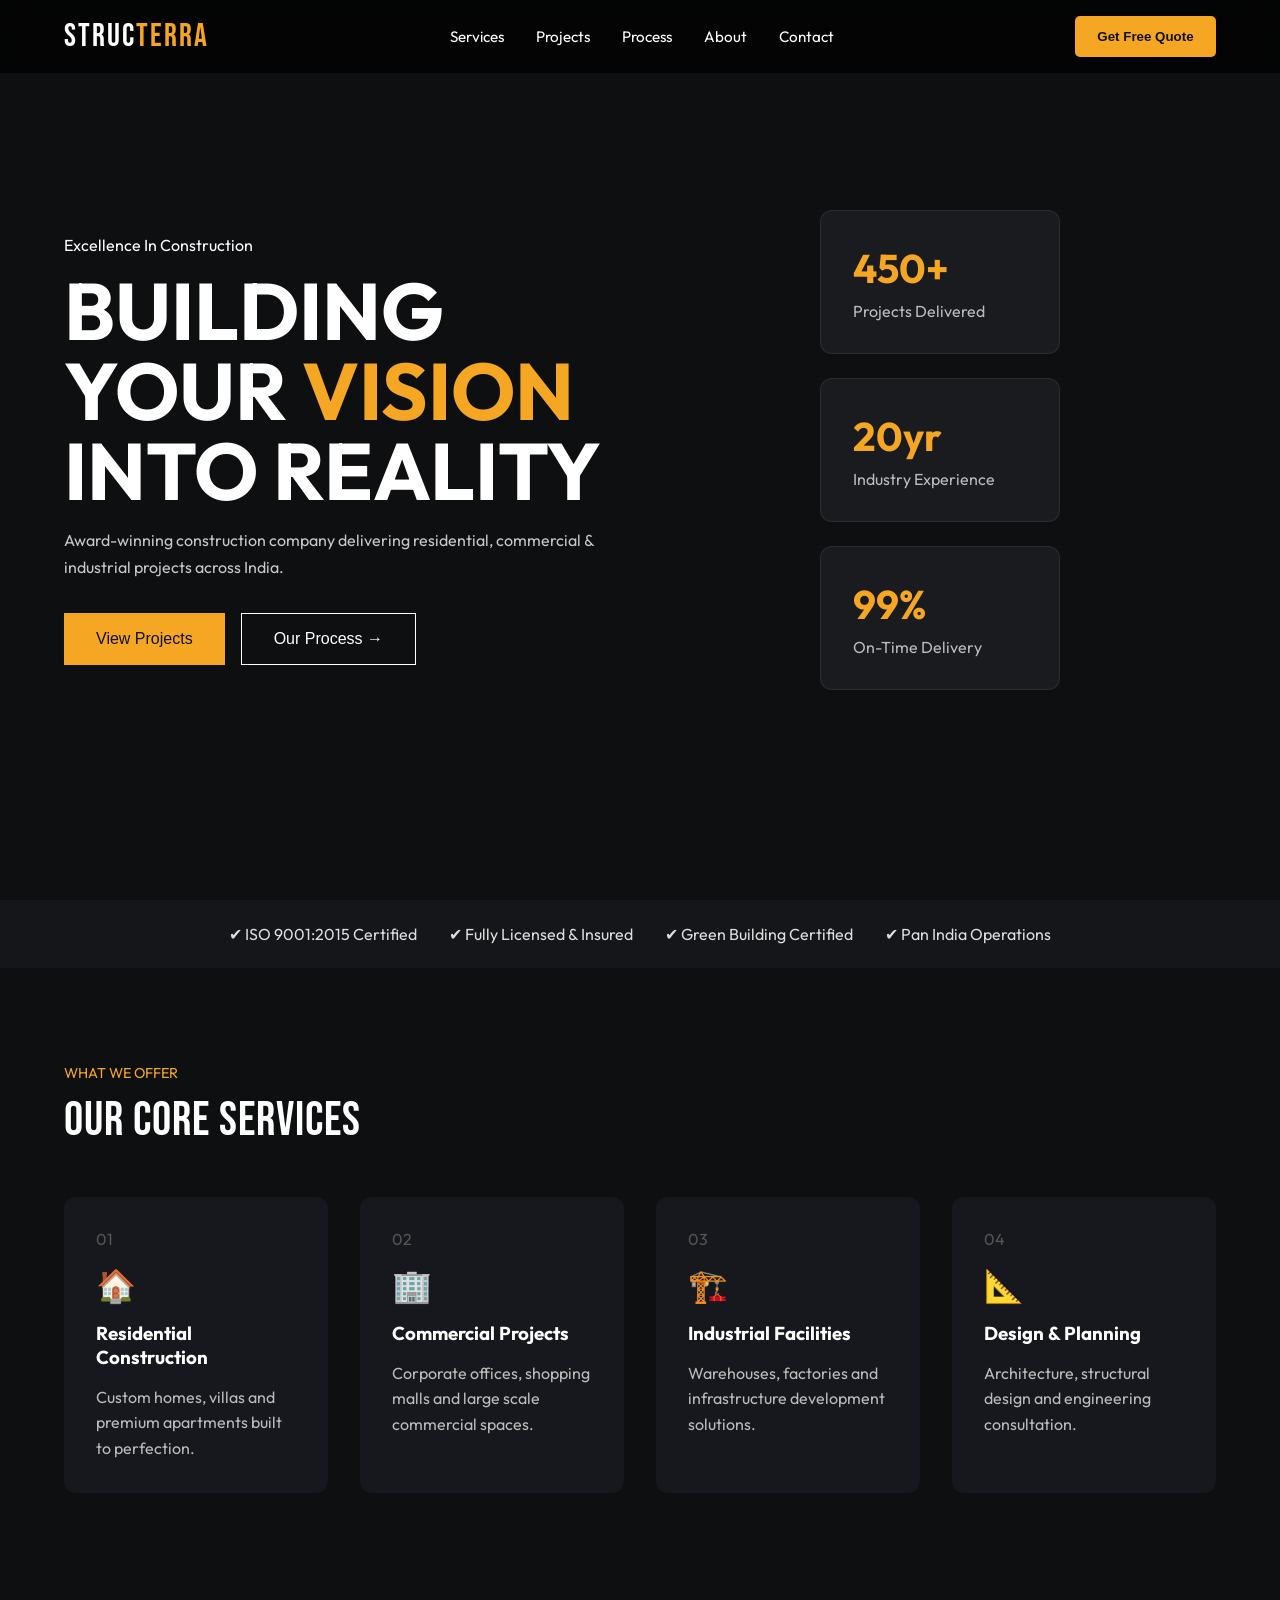
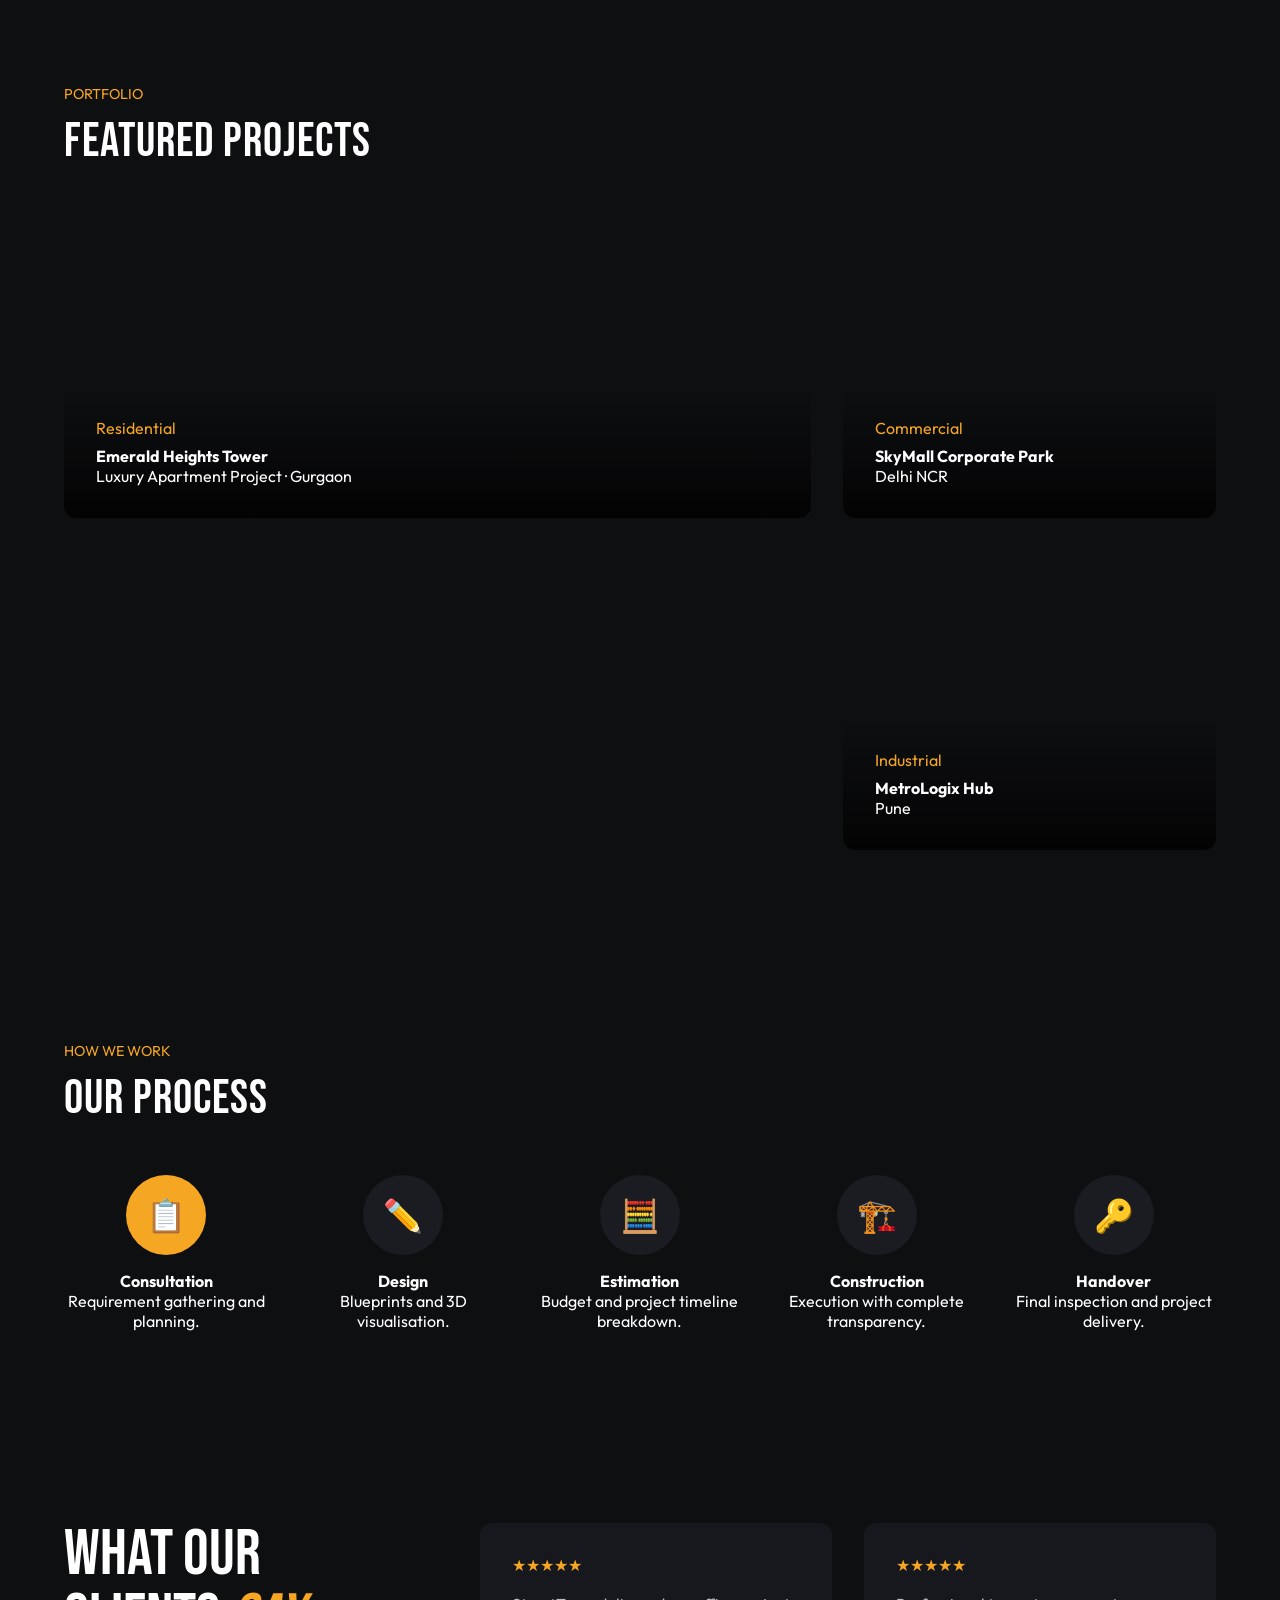
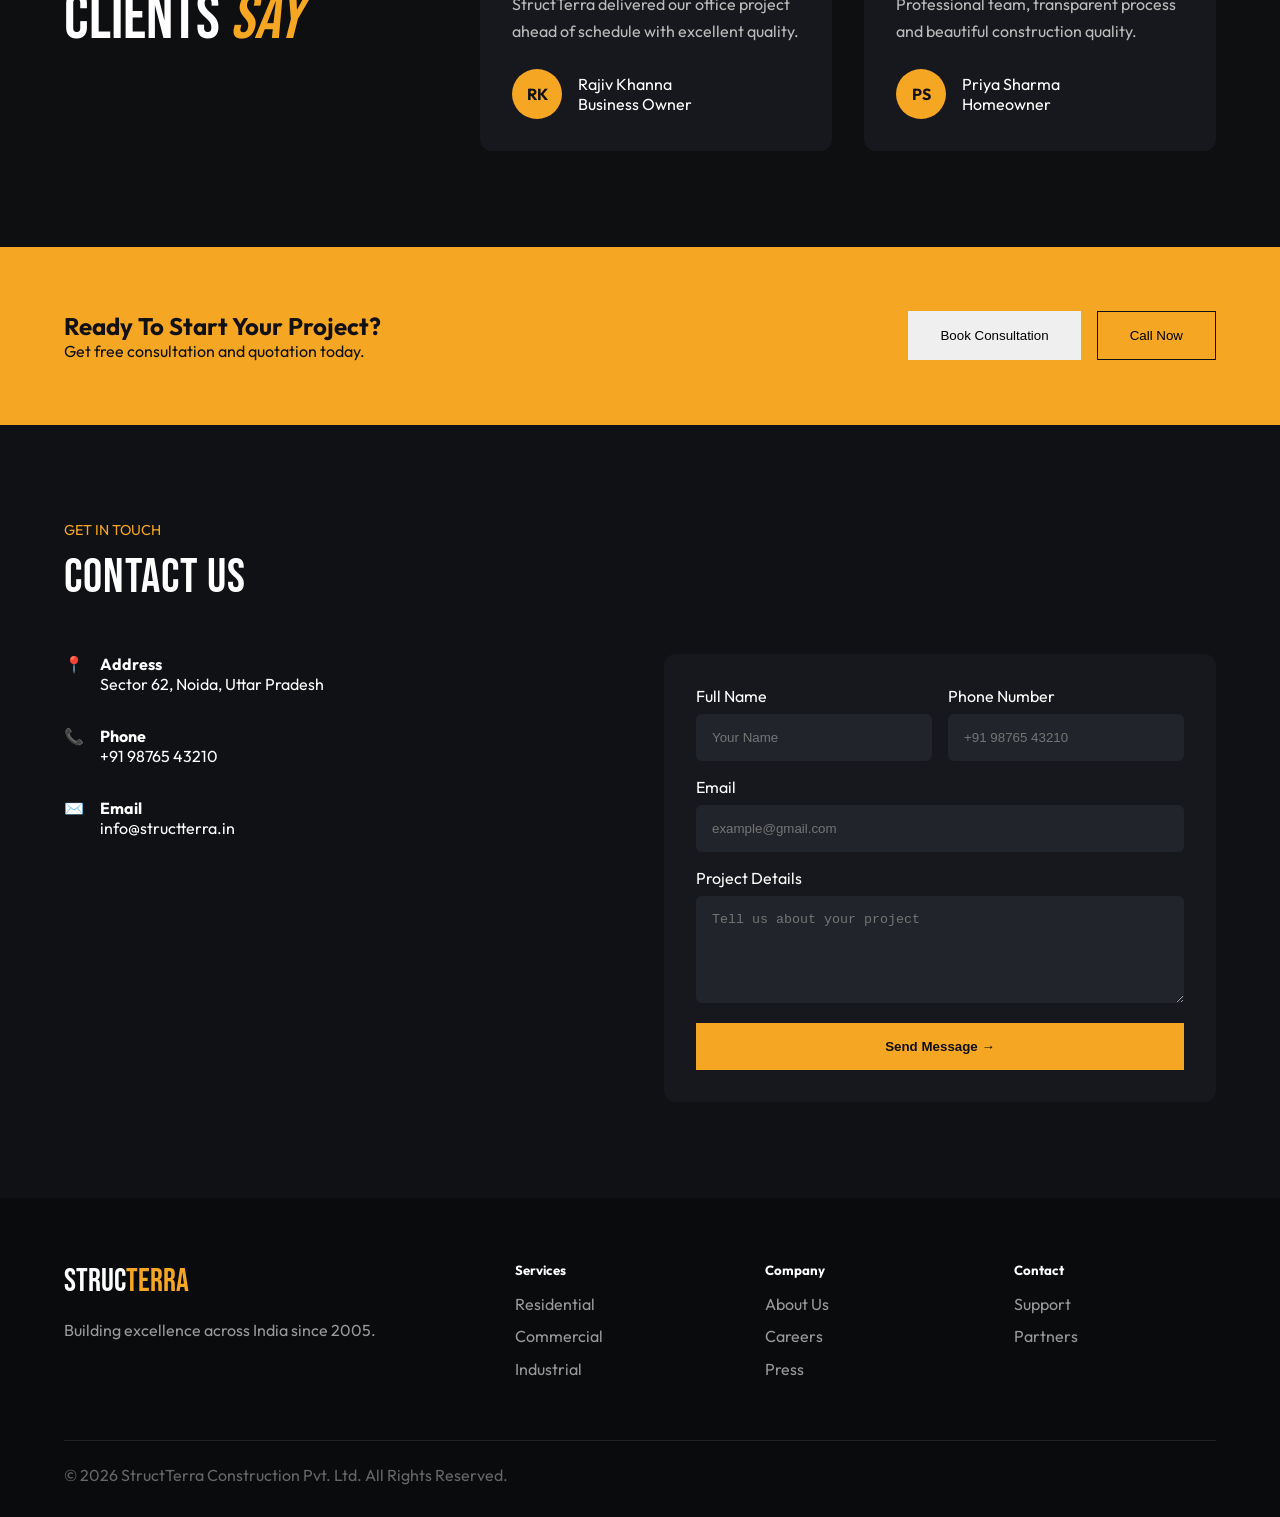
==== index.html @ 0f6c2af8 "THIS IS MY COMPLETE FIRST PROJECT FILE VERSION" ====
<!DOCTYPE html>
<html lang="en">

<head>

  <meta charset="UTF-8">
  <meta name="viewport" content="width=device-width, initial-scale=1.0">

  <title>StructTerra Construction</title>

  <!-- CSS -->
  <link rel="stylesheet" href="index.css">

  <!-- GOOGLE FONTS -->
  <link rel="preconnect" href="https://fonts.googleapis.com">
  <link rel="preconnect" href="https://fonts.gstatic.com" crossorigin>

  <link href="https://fonts.googleapis.com/css2?family=Bebas+Neue&family=Outfit:wght@300;400;500;600;700&display=swap" rel="stylesheet">

</head>

<body>

  <!-- NAVBAR -->

  <nav class="nav" id="navbar">

    <div class="logo">
      STRUC<span>TERRA</span>
    </div>

    <div class="nav-links">
      <a href="sevices.html">Services</a>
      <a href="#projects">Projects</a>
      <a href="#process">Process</a>
      <a href="#about">About</a>
      <a href="#contact">Contact</a>
    </div>

    <button class="btn-quote"
      onclick="document.getElementById('contact').scrollIntoView({behavior:'smooth'})">

      Get Free Quote

    </button>

  </nav>



  <!-- HERO SECTION -->

  <section class="hero" id="home">

    <div class="hero-left reveal">

      <div class="hero-eyebrow">

        <div class="hero-line"></div>

        <span>Excellence In Construction</span>

      </div>

      <h1>
        BUILDING <br>
        YOUR <em>VISION</em> <br>
        INTO REALITY
      </h1>

      <p class="hero-desc">

        Award-winning construction company delivering residential,
        commercial & industrial projects across India.

      </p>

      <div class="hero-actions">

        <button class="btn-main"
          onclick="document.getElementById('projects').scrollIntoView({behavior:'smooth'})">

          View Projects

        </button>

        <button class="btn-ghost"
          onclick="document.getElementById('process').scrollIntoView({behavior:'smooth'})">

          Our Process →

        </button>

      </div>

    </div>


    <div class="hero-right reveal">

      <div class="hero-badge-stack">

        <div class="h-badge">

          <div class="h-badge-num">
            450+
          </div>

          <div class="h-badge-label">
            Projects Delivered
          </div>

        </div>

        <div class="h-badge">

          <div class="h-badge-num">
            20yr
          </div>

          <div class="h-badge-label">
            Industry Experience
          </div>

        </div>

        <div class="h-badge">

          <div class="h-badge-num">
            99%
          </div>

          <div class="h-badge-label">
            On-Time Delivery
          </div>

        </div>

      </div>

    </div>

  </section>



  <!-- TRUST BAR -->

  <section class="trust">

    <div class="trust-item">✔ ISO 9001:2015 Certified</div>

    <div class="trust-item">✔ Fully Licensed & Insured</div>

    <div class="trust-item">✔ Green Building Certified</div>

    <div class="trust-item">✔ Pan India Operations</div>

  </section>



  <!-- SERVICES -->

  <section class="services section-pad" id="services">

    <div class="sec-head">

      <div>

        <div class="sec-label">
          What We Offer
        </div>

        <div class="sec-title">
          Our Core Services
        </div>

      </div>

    </div>


    <div class="services-grid">

      <!-- CARD -->

      <div class="svc reveal">

        <div class="svc-num">01</div>

        <div class="svc-icon">🏠</div>

        <h3>Residential Construction</h3>

        <p>
          Custom homes, villas and premium apartments built
          to perfection.
        </p>

      </div>



      <div class="svc reveal">

        <div class="svc-num">02</div>

        <div class="svc-icon">🏢</div>

        <h3>Commercial Projects</h3>

        <p>
          Corporate offices, shopping malls and large scale
          commercial spaces.
        </p>

      </div>



      <div class="svc reveal">

        <div class="svc-num">03</div>

        <div class="svc-icon">🏗️</div>

        <h3>Industrial Facilities</h3>

        <p>
          Warehouses, factories and infrastructure
          development solutions.
        </p>

      </div>



      <div class="svc reveal">

        <div class="svc-num">04</div>

        <div class="svc-icon">📐</div>

        <h3>Design & Planning</h3>

        <p>
          Architecture, structural design and engineering
          consultation.
        </p>

      </div>

    </div>

  </section>



  <!-- PROJECTS -->

  <section class="projects section-pad" id="projects">

    <div class="sec-head">

      <div>

        <div class="sec-label">
          Portfolio
        </div>

        <div class="sec-title">
          Featured Projects
        </div>

      </div>

    </div>



    <div class="proj-grid">

      <div class="proj-card reveal">

        <div class="proj-card-inner proj-bg-1">

          <div class="proj-info">

            <div class="proj-tag">
              Residential
            </div>

            <h4>Emerald Heights Tower</h4>

            <p>Luxury Apartment Project · Gurgaon</p>

          </div>

        </div>

      </div>



      <div class="proj-small">

        <div class="proj-card reveal">

          <div class="proj-card-inner proj-bg-2">

            <div class="proj-info">

              <div class="proj-tag">
                Commercial
              </div>

              <h4>SkyMall Corporate Park</h4>

              <p>Delhi NCR</p>

            </div>

          </div>

        </div>



        <div class="proj-card reveal">

          <div class="proj-card-inner proj-bg-3">

            <div class="proj-info">

              <div class="proj-tag">
                Industrial
              </div>

              <h4>MetroLogix Hub</h4>

              <p>Pune</p>

            </div>

          </div>

        </div>

      </div>

    </div>

  </section>



  <!-- PROCESS -->

  <section class="process section-pad" id="process">

    <div class="sec-head">

      <div>

        <div class="sec-label">
          How We Work
        </div>

        <div class="sec-title">
          Our Process
        </div>

      </div>

    </div>



    <div class="process-steps">

      <div class="step reveal">

        <div class="step-circle active">📋</div>

        <h4>Consultation</h4>

        <p>Requirement gathering and planning.</p>

      </div>



      <div class="step reveal">

        <div class="step-circle">✏️</div>

        <h4>Design</h4>

        <p>Blueprints and 3D visualisation.</p>

      </div>



      <div class="step reveal">

        <div class="step-circle">🧮</div>

        <h4>Estimation</h4>

        <p>Budget and project timeline breakdown.</p>

      </div>



      <div class="step reveal">

        <div class="step-circle">🏗️</div>

        <h4>Construction</h4>

        <p>Execution with complete transparency.</p>

      </div>



      <div class="step reveal">

        <div class="step-circle">🔑</div>

        <h4>Handover</h4>

        <p>Final inspection and project delivery.</p>

      </div>

    </div>

  </section>



  <!-- TESTIMONIAL -->

  <section class="testi section-pad" id="about">

    <div class="testi-inner">

      <div class="testi-label reveal">

        WHAT OUR <br>
        CLIENTS <em>SAY</em>

      </div>



      <div class="testi-cards">

        <div class="tcard reveal">

          <div class="tcard-stars">
            ★★★★★
          </div>

          <p>

            StructTerra delivered our office project
            ahead of schedule with excellent quality.

          </p>

          <div class="tcard-author">

            <div class="tcard-av">
              RK
            </div>

            <div>

              <div class="tcard-name">
                Rajiv Khanna
              </div>

              <div class="tcard-role">
                Business Owner
              </div>

            </div>

          </div>

        </div>



        <div class="tcard reveal">

          <div class="tcard-stars">
            ★★★★★
          </div>

          <p>

            Professional team, transparent process
            and beautiful construction quality.

          </p>

          <div class="tcard-author">

            <div class="tcard-av">
              PS
            </div>

            <div>

              <div class="tcard-name">
                Priya Sharma
              </div>

              <div class="tcard-role">
                Homeowner
              </div>

            </div>

          </div>

        </div>

      </div>

    </div>

  </section>



  <!-- CTA -->

  <section class="cta-bar">

    <div>

      <h2>
        Ready To Start Your Project?
      </h2>

      <p>
        Get free consultation and quotation today.
      </p>

    </div>



    <div class="cta-btns">

      <button class="btn-white"
        onclick="document.getElementById('contact').scrollIntoView({behavior:'smooth'})">

        Book Consultation

      </button>

      <button class="btn-trans">

        Call Now

      </button>

    </div>

  </section>



  <!-- CONTACT -->

  <section class="contact-sec section-pad" id="contact">

    <div class="sec-head">

      <div>

        <div class="sec-label">
          Get In Touch
        </div>

        <div class="sec-title">
          Contact Us
        </div>

      </div>

    </div>



    <div class="contact-grid">

      <!-- LEFT -->

      <div class="contact-info reveal">

        <div class="contact-detail">

          <span>📍</span>

          <div>

            <strong>Address</strong>

            <p>
              Sector 62, Noida, Uttar Pradesh
            </p>

          </div>

        </div>



        <div class="contact-detail">

          <span>📞</span>

          <div>

            <strong>Phone</strong>

            <p>
              +91 98765 43210
            </p>

          </div>

        </div>



        <div class="contact-detail">

          <span>✉️</span>

          <div>

            <strong>Email</strong>

            <p>
              info@structterra.in
            </p>

          </div>

        </div>

      </div>



      <!-- FORM -->

      <form class="contact-form reveal" id="contactForm">

        <div class="form-row">

          <div class="form-group">

            <label>Full Name</label>

            <input type="text" placeholder="Your Name" required>

          </div>



          <div class="form-group">

            <label>Phone Number</label>

            <input type="tel" placeholder="+91 98765 43210" required>

          </div>

        </div>



        <div class="form-group">

          <label>Email</label>

          <input type="email" placeholder="example@gmail.com" required>

        </div>



        <div class="form-group">

          <label>Project Details</label>

          <textarea rows="5" placeholder="Tell us about your project"></textarea>

        </div>



        <button type="submit" class="btn-submit">

          Send Message →

        </button>



        <div class="form-success" id="formSuccess">

          ✅ Thank you! We will contact you soon.

        </div>

      </form>

    </div>

  </section>



  <!-- FOOTER -->

  <footer class="footer">

    <div class="footer-inner">

      <div class="footer-brand">

        <div class="foot-logo">
          STRUC<em>TERRA</em>
        </div>

        <p class="foot-desc">

          Building excellence across India since 2005.

        </p>

      </div>



      <div class="foot-col">

        <h5>Services</h5>

        <a href="#">Residential</a>

        <a href="#">Commercial</a>

        <a href="#">Industrial</a>

      </div>



      <div class="foot-col">

        <h5>Company</h5>

        <a href="#">About Us</a>

        <a href="#">Careers</a>

        <a href="#">Press</a>

      </div>



      <div class="foot-col">

        <h5>Contact</h5>

        <a href="#">Support</a>

        <a href="#">Partners</a>

      </div>

    </div>



    <div class="foot-bottom">

      © 2026 StructTerra Construction Pvt. Ltd.
      All Rights Reserved.

    </div>

  </footer>



  <!-- JS -->

  <script src="index.js"></script>

</body>

</html>
---- index.css ----
*{
  margin:0;
  padding:0;
  box-sizing:border-box;
}

html{
  scroll-behavior:smooth;
}

body{
  font-family:'Outfit',sans-serif;
  background:#0e0f11;
  color:#fff;
  overflow-x:hidden;
}

/* NAVBAR */

.nav{
  position:fixed;
  top:0;
  left:0;
  width:100%;
  padding:1rem 5%;
  display:flex;
  justify-content:space-between;
  align-items:center;
  background:rgba(0,0,0,0.7);
  backdrop-filter:blur(10px);
  z-index:1000;
}

.logo{
  font-size:2rem;
  font-family:'Bebas Neue',sans-serif;
  letter-spacing:2px;
}

.logo span{
  color:#f5a623;
}

.nav-links{
  display:flex;
  gap:2rem;
}

.nav-links a{
  text-decoration:none;
  color:#fff;
  font-size:0.95rem;
  transition:0.3s;
}

.nav-links a:hover{
  color:#f5a623;
}

.btn-quote{
  padding:0.8rem 1.4rem;
  border:none;
  background:#f5a623;
  color:#111;
  font-weight:600;
  cursor:pointer;
  border-radius:5px;
  transition:0.3s;
}

.btn-quote:hover{
  transform:translateY(-2px);
}

/* HERO */

.hero{
  min-height:100vh;
  display:grid;
  grid-template-columns:1fr 1fr;
  align-items:center;
  padding:7rem 5%;
  gap:3rem;
}

.hero-left h1{
  font-size:5rem;
  line-height:1;
  margin:1rem 0;
}

.hero-left em{
  color:#f5a623;
  font-style:normal;
}

.hero-desc{
  color:#c7c7c7;
  line-height:1.7;
  margin-bottom:2rem;
  max-width:550px;
}

.hero-actions{
  display:flex;
  gap:1rem;
}

.btn-main,
.btn-ghost{
  padding:1rem 2rem;
  border:none;
  cursor:pointer;
  font-size:1rem;
  transition:0.3s;
}

.btn-main{
  background:#f5a623;
  color:#111;
}

.btn-ghost{
  background:transparent;
  border:1px solid #fff;
  color:#fff;
}

.btn-main:hover,
.btn-ghost:hover{
  transform:translateY(-3px);
}

.hero-right{
  display:flex;
  justify-content:center;
  align-items:center;
}

.hero-badge-stack{
  display:flex;
  flex-direction:column;
  gap:1.5rem;
}

.h-badge{
  background:#1a1b1f;
  padding:2rem;
  border-radius:12px;
  width:240px;
  border:1px solid rgba(255,255,255,0.08);
}

.h-badge-num{
  font-size:2.5rem;
  font-weight:700;
  color:#f5a623;
}

.h-badge-label{
  margin-top:0.5rem;
  color:#bbb;
}

/* TRUST */

.trust{
  padding:1.5rem 5%;
  background:#15161a;
  display:flex;
  justify-content:center;
  flex-wrap:wrap;
  gap:2rem;
}

.trust-item{
  color:#ddd;
}

/* SECTIONS */

.section-pad{
  padding:6rem 5%;
}

.sec-head{
  display:flex;
  justify-content:space-between;
  align-items:end;
  margin-bottom:3rem;
}

.sec-label{
  color:#f5a623;
  margin-bottom:0.6rem;
  text-transform:uppercase;
  font-size:0.9rem;
}

.sec-title{
  font-size:3rem;
  font-family:'Bebas Neue',sans-serif;
  letter-spacing:1px;
}

.sec-link{
  cursor:pointer;
  color:#f5a623;
}

/* SERVICES */

.services-grid{
  display:grid;
  grid-template-columns:repeat(auto-fit,minmax(240px,1fr));
  gap:2rem;
}

.svc{
  background:#17181d;
  padding:2rem;
  border-radius:12px;
  transition:0.4s;
  position:relative;
}

.svc:hover{
  transform:translateY(-10px);
  border:1px solid #f5a623;
}

.svc-num{
  color:#555;
  margin-bottom:1rem;
}

.svc-icon{
  font-size:2rem;
  margin-bottom:1rem;
}

.svc h3{
  margin-bottom:1rem;
}

.svc p{
  color:#bbb;
  line-height:1.6;
}

/* PROJECTS */

.proj-grid{
  display:grid;
  grid-template-columns:2fr 1fr;
  gap:2rem;
}

.proj-small{
  display:flex;
  flex-direction:column;
  gap:2rem;
}

.proj-card-inner{
  position:relative;
  overflow:hidden;
  border-radius:12px;
  min-height:300px;
  background-size:cover;
  background-position:center;
  display:flex;
  align-items:end;
}

.proj-bg-1{
  background:url('https://images.unsplash.com/photo-1504307651254-35680f356dfd?q=80&w=1200') center/cover;
}

.proj-bg-2{
  background:url('https://images.unsplash.com/photo-1517048676732-d65bc937f952?q=80&w=1200') center/cover;
}

.proj-bg-3{
  background:url('https://images.unsplash.com/photo-1486406146926-c627a92ad1ab?q=80&w=1200') center/cover;
}

.proj-info{
  width:100%;
  padding:2rem;
  background:linear-gradient(to top,rgba(0,0,0,0.8),transparent);
}

.proj-tag{
  color:#f5a623;
  margin-bottom:0.5rem;
}

/* PROCESS */

.process-steps{
  display:grid;
  grid-template-columns:repeat(auto-fit,minmax(180px,1fr));
  gap:2rem;
}

.step{
  text-align:center;
}

.step-circle{
  width:80px;
  height:80px;
  background:#1b1c21;
  margin:auto;
  border-radius:50%;
  display:flex;
  align-items:center;
  justify-content:center;
  font-size:2rem;
  margin-bottom:1rem;
}

.step-circle.active{
  background:#f5a623;
  color:#111;
}

/* TESTIMONIAL */

.testi-inner{
  display:grid;
  grid-template-columns:1fr 2fr;
  gap:3rem;
}

.testi-label{
  font-size:4rem;
  line-height:1;
  font-family:'Bebas Neue',sans-serif;
}

.testi-label em{
  color:#f5a623;
}

.testi-cards{
  display:flex;
  gap:2rem;
}

.tcard{
  background:#17181d;
  padding:2rem;
  border-radius:12px;
  flex:1;
}

.tcard-stars{
  color:#f5a623;
  margin-bottom:1rem;
}

.tcard p{
  color:#bbb;
  line-height:1.7;
}

.tcard-author{
  display:flex;
  align-items:center;
  gap:1rem;
  margin-top:1.5rem;
}

.tcard-av{
  width:50px;
  height:50px;
  border-radius:50%;
  display:flex;
  align-items:center;
  justify-content:center;
  background:#f5a623;
  color:#111;
  font-weight:700;
}

/* CTA */

.cta-bar{
  background:#f5a623;
  color:#111;
  padding:4rem 5%;
  display:flex;
  justify-content:space-between;
  align-items:center;
  flex-wrap:wrap;
  gap:2rem;
}

.cta-btns{
  display:flex;
  gap:1rem;
}

.btn-white,
.btn-trans{
  padding:1rem 2rem;
  border:none;
  cursor:pointer;
}

.btn-trans{
  background:transparent;
  border:1px solid #111;
}

/* CONTACT */

.contact-sec{
  background:#101114;
}

.contact-grid{
  display:grid;
  grid-template-columns:1fr 1fr;
  gap:3rem;
}

.contact-detail{
  display:flex;
  gap:1rem;
  margin-bottom:2rem;
}

.contact-form{
  background:#17181d;
  padding:2rem;
  border-radius:12px;
}

.form-row{
  display:grid;
  grid-template-columns:1fr 1fr;
  gap:1rem;
}

.form-group{
  margin-bottom:1rem;
}

.form-group label{
  display:block;
  margin-bottom:0.5rem;
}

.form-group input,
.form-group textarea,
.form-group select{
  width:100%;
  padding:1rem;
  border:none;
  background:#22242b;
  color:#fff;
  border-radius:6px;
}

.btn-submit{
  width:100%;
  padding:1rem;
  border:none;
  background:#f5a623;
  color:#111;
  font-weight:700;
  cursor:pointer;
}

.form-success{
  display:none;
  margin-top:1rem;
  color:#6dff94;
}

/* FOOTER */

.footer{
  background:#0a0b0d;
  padding:4rem 5% 2rem;
}

.footer-inner{
  display:grid;
  grid-template-columns:2fr 1fr 1fr 1fr;
  gap:3rem;
}

.foot-logo{
  font-size:2rem;
  font-family:'Bebas Neue',sans-serif;
}

.foot-logo em{
  color:#f5a623;
  font-style:normal;
}

.foot-desc{
  color:#999;
  margin:1rem 0;
  line-height:1.7;
}

.foot-col h5{
  margin-bottom:1rem;
}

.foot-col a{
  display:block;
  color:#999;
  margin-bottom:0.8rem;
  text-decoration:none;
}

.foot-bottom{
  margin-top:3rem;
  border-top:1px solid #222;
  padding-top:1.5rem;
  display:flex;
  justify-content:space-between;
  flex-wrap:wrap;
  color:#666;
}

/* REVEAL */

.reveal{
  opacity:0;
  transform:translateY(50px);
  transition:1s;
}

.reveal.active{
  opacity:1;
  transform:translateY(0);
}

/* RESPONSIVE */

@media(max-width:992px){

  .hero{
    grid-template-columns:1fr;
  }

  .proj-grid,
  .contact-grid,
  .testi-inner,
  .footer-inner{
    grid-template-columns:1fr;
  }

  .testi-cards{
    flex-direction:column;
  }
}

@media(max-width:768px){

  .nav-links{
    display:none;
  }

  .hero-left h1{
    font-size:3.5rem;
  }

  .form-row{
    grid-template-columns:1fr;
  }

  .cta-bar{
    flex-direction:column;
    align-items:flex-start;
  }
}
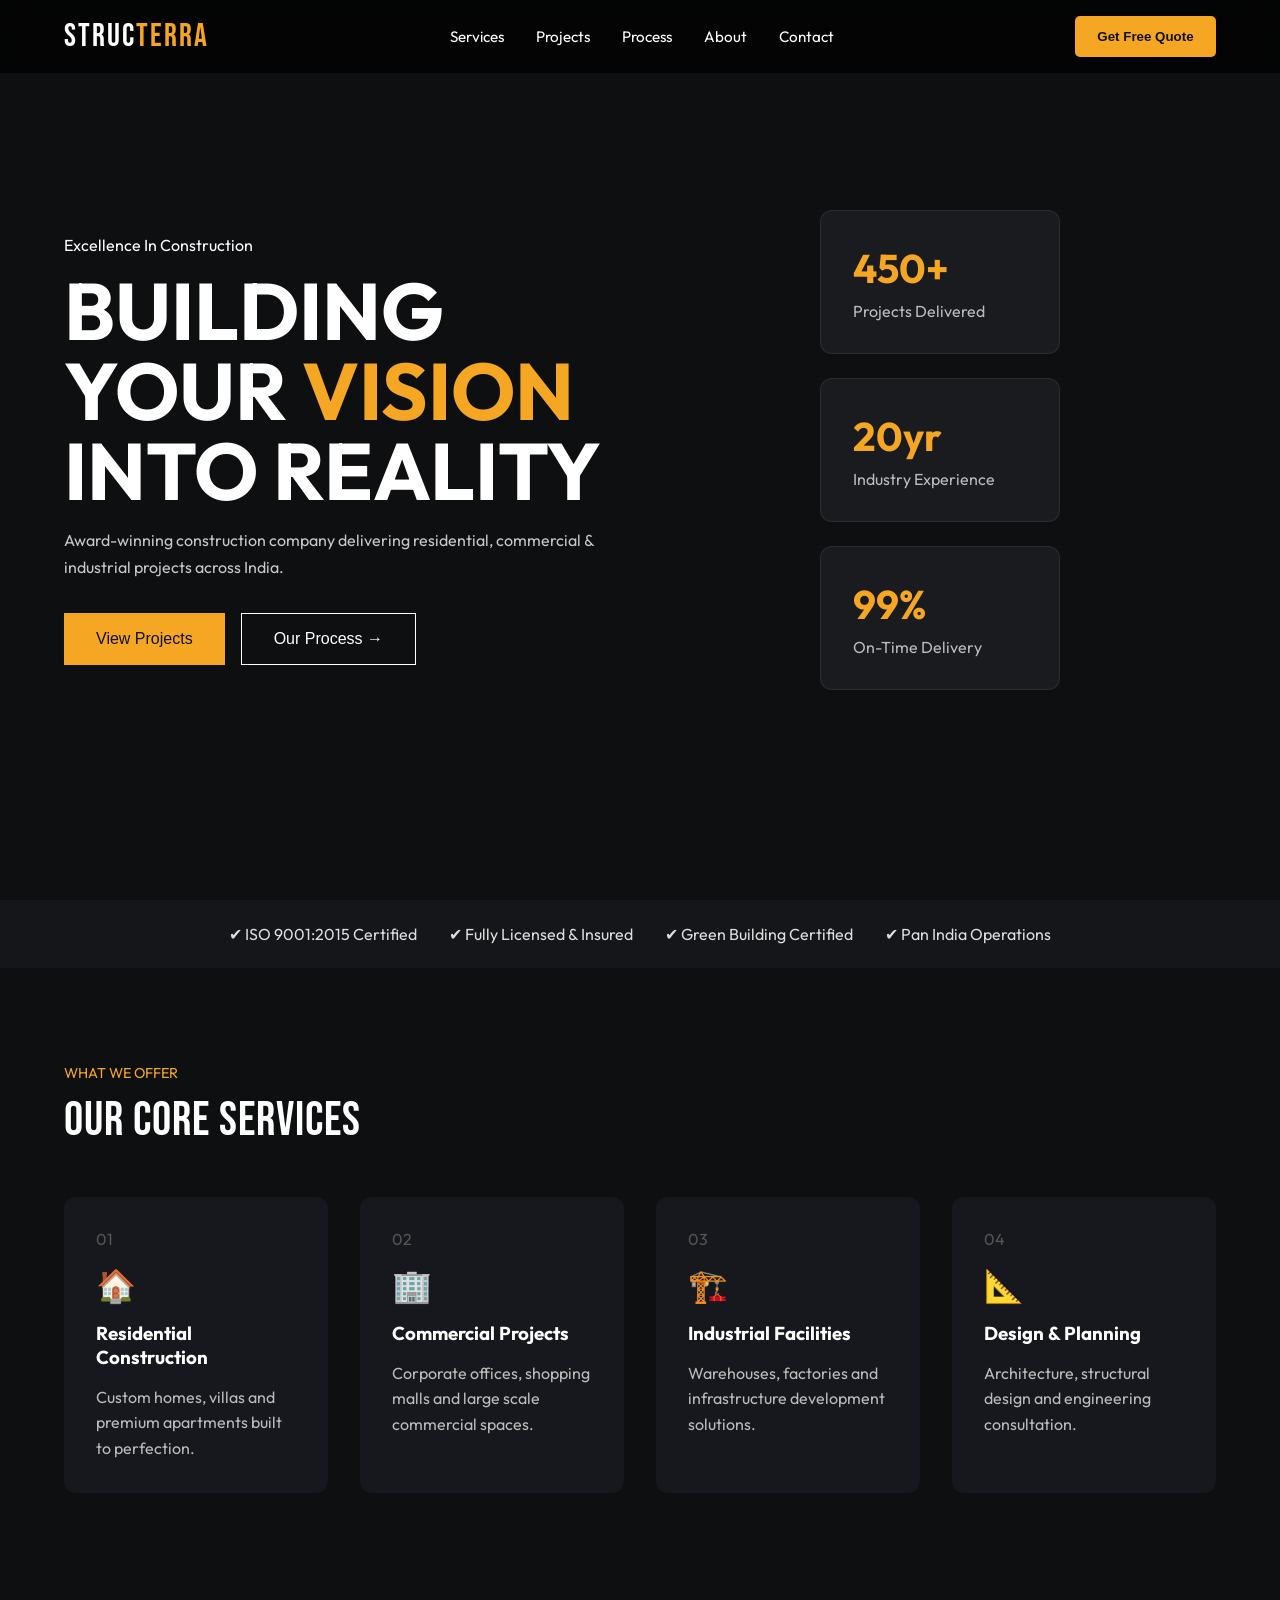
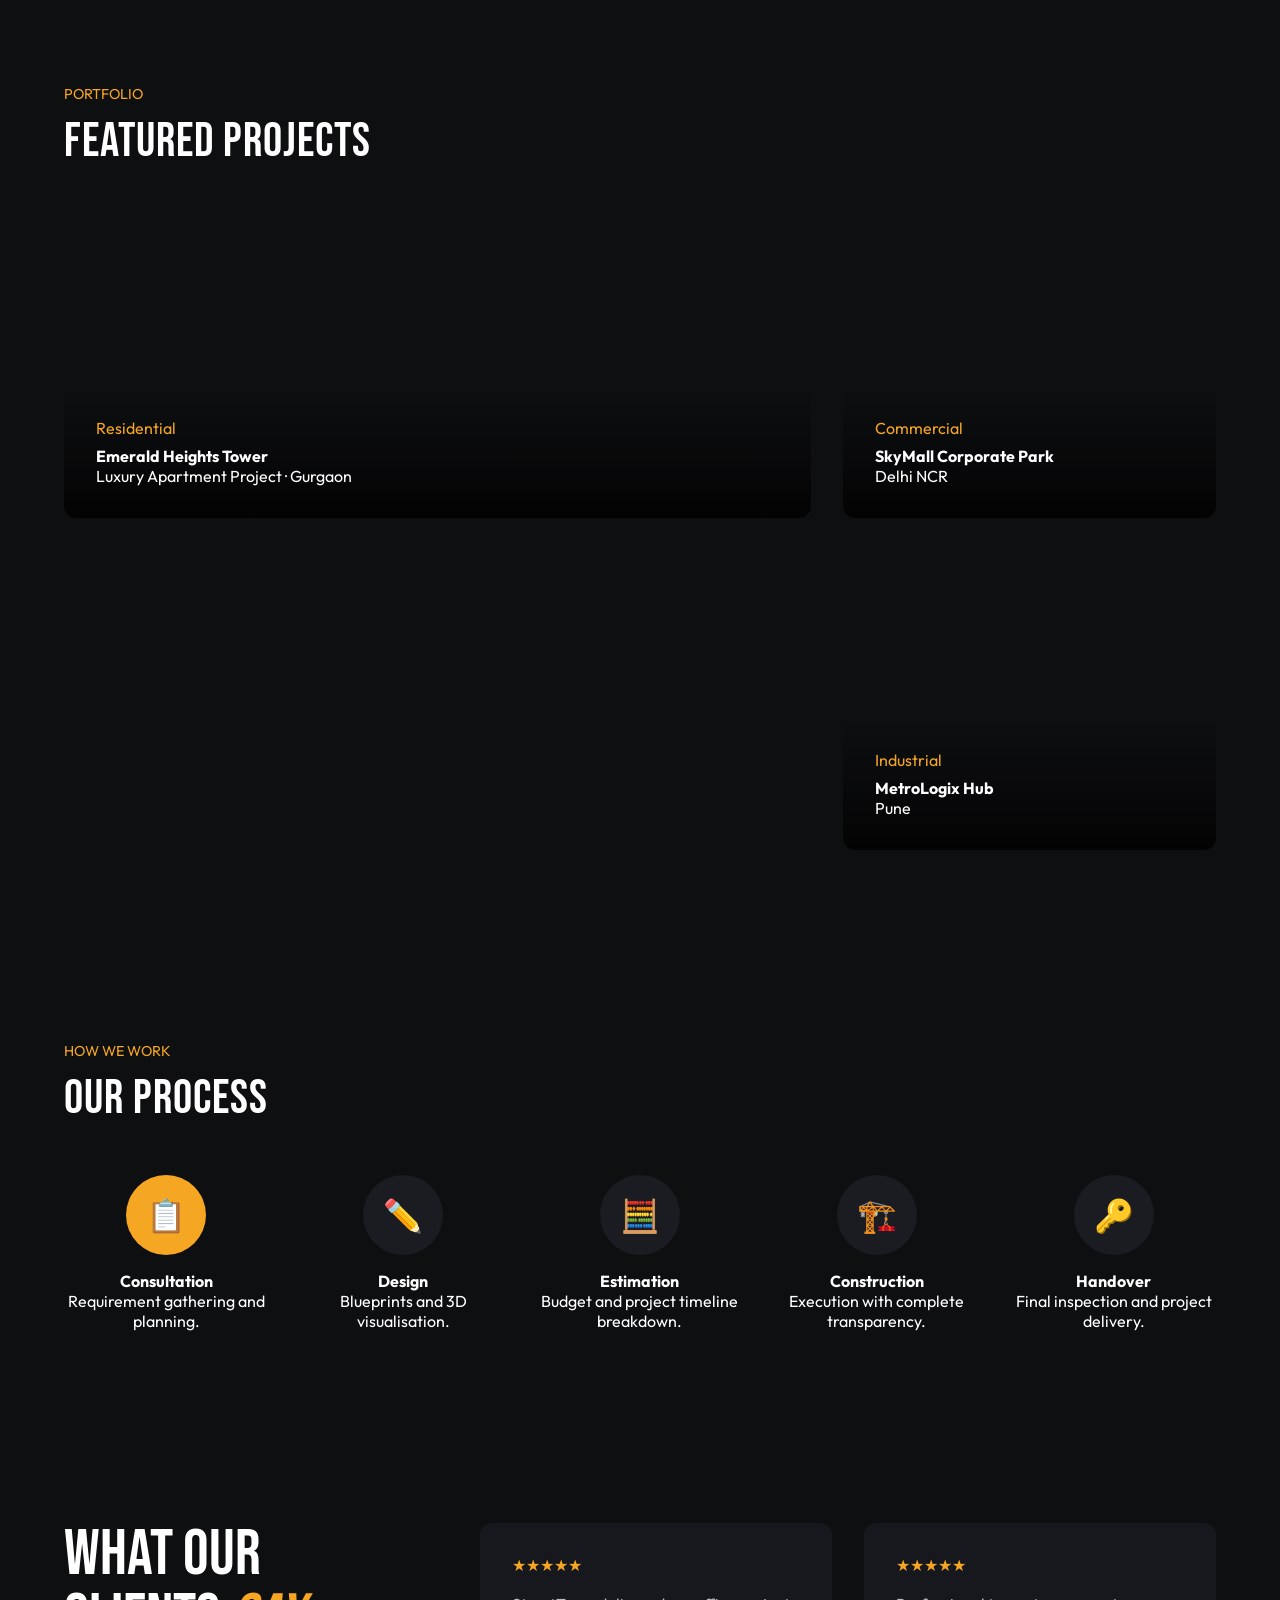
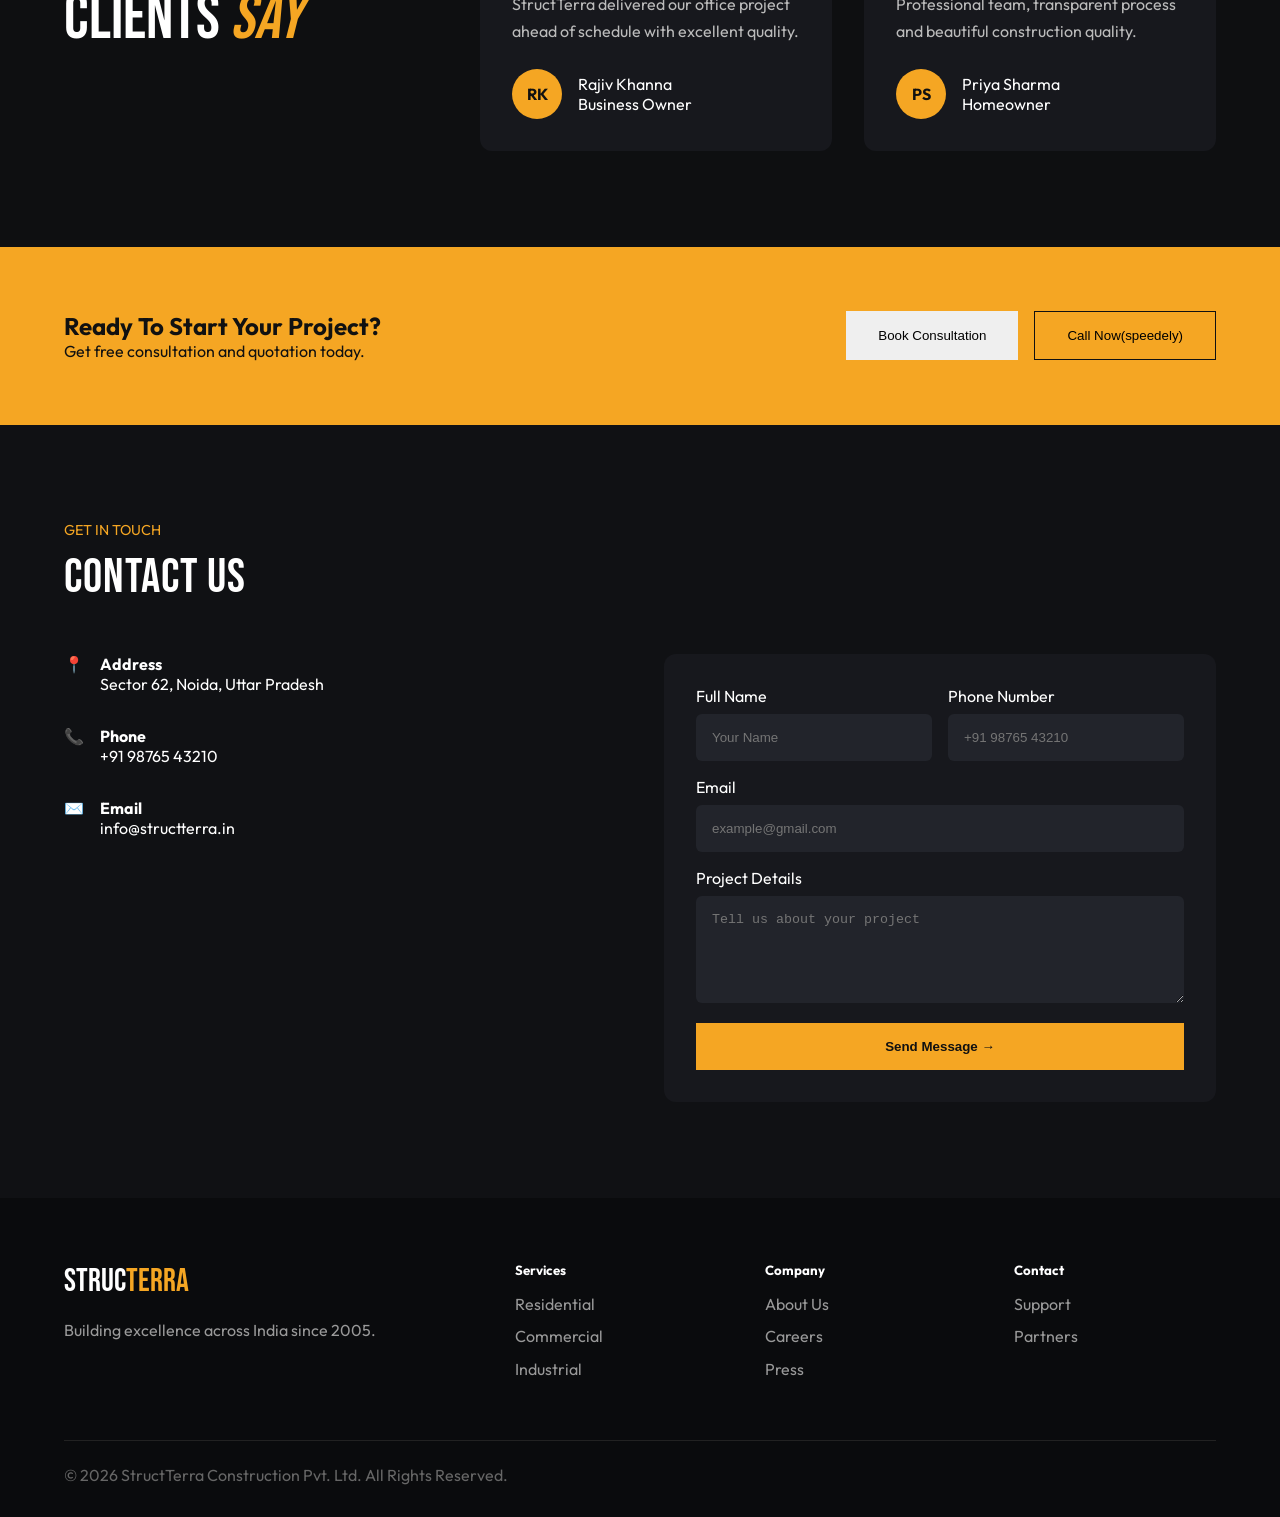
==== commit ebc17ae9: "THIS IS MODIFIED VERSION" ====
--- a/index.html
+++ b/index.html
@@ -569,7 +569,7 @@
 
       <button class="btn-trans">
 
-        Call Now
+        Call Now(speedely)
 
       </button>
 
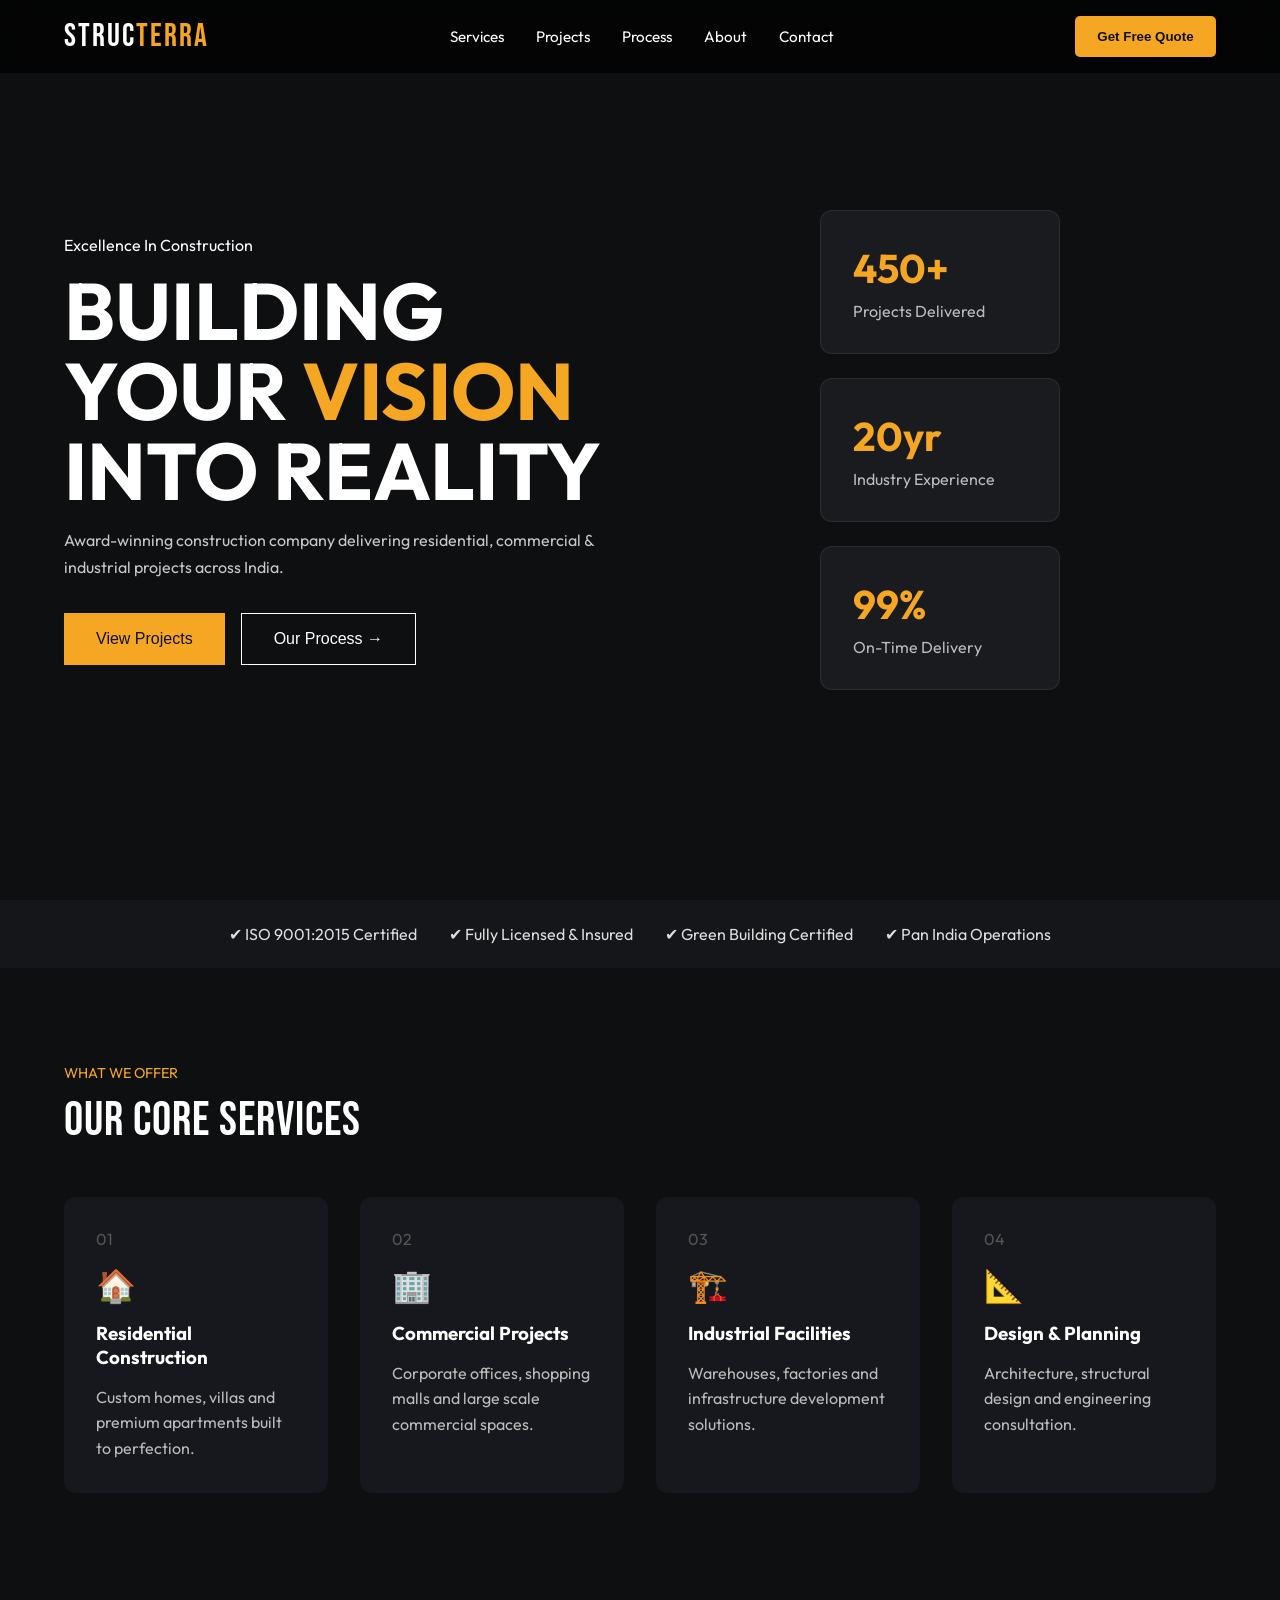
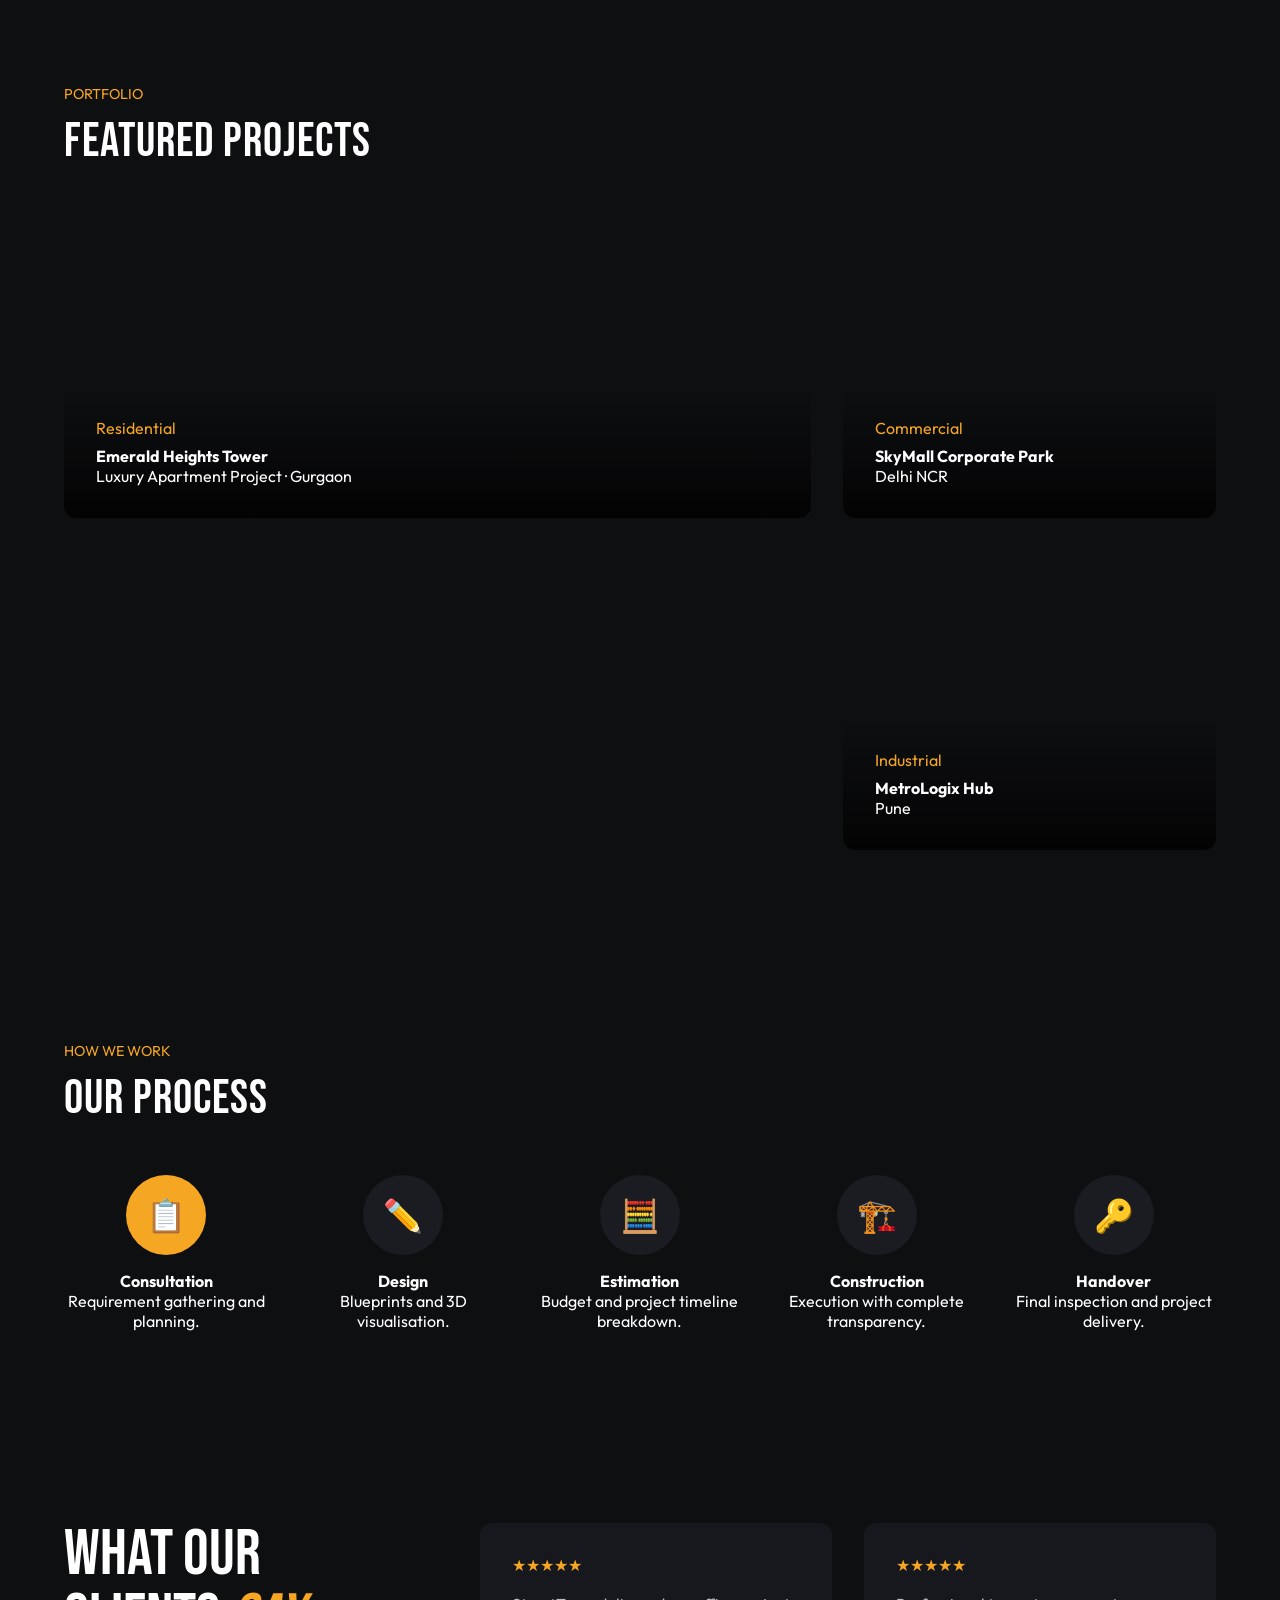
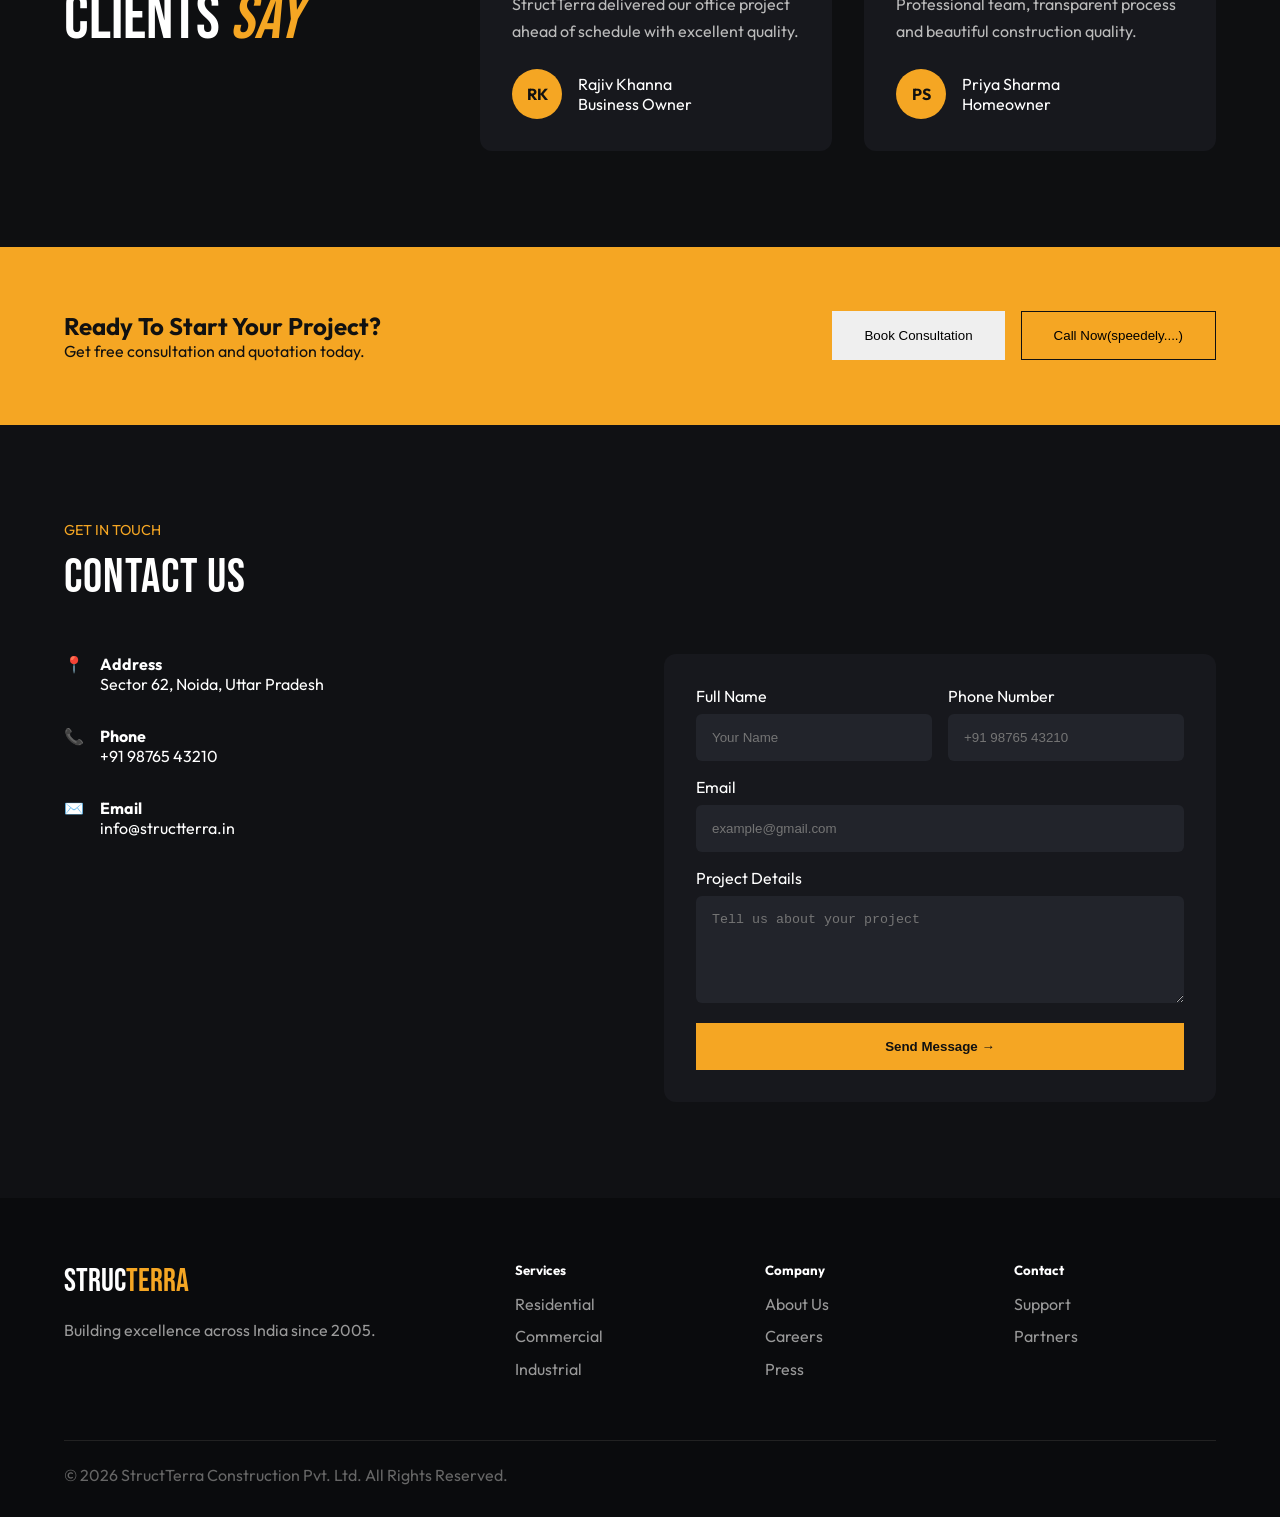
==== commit 81c32f5d: "index.html" ====
--- a/index.html
+++ b/index.html
@@ -569,7 +569,7 @@
 
       <button class="btn-trans">
 
-        Call Now(speedely)
+        Call Now(speedely....)
 
       </button>
 
